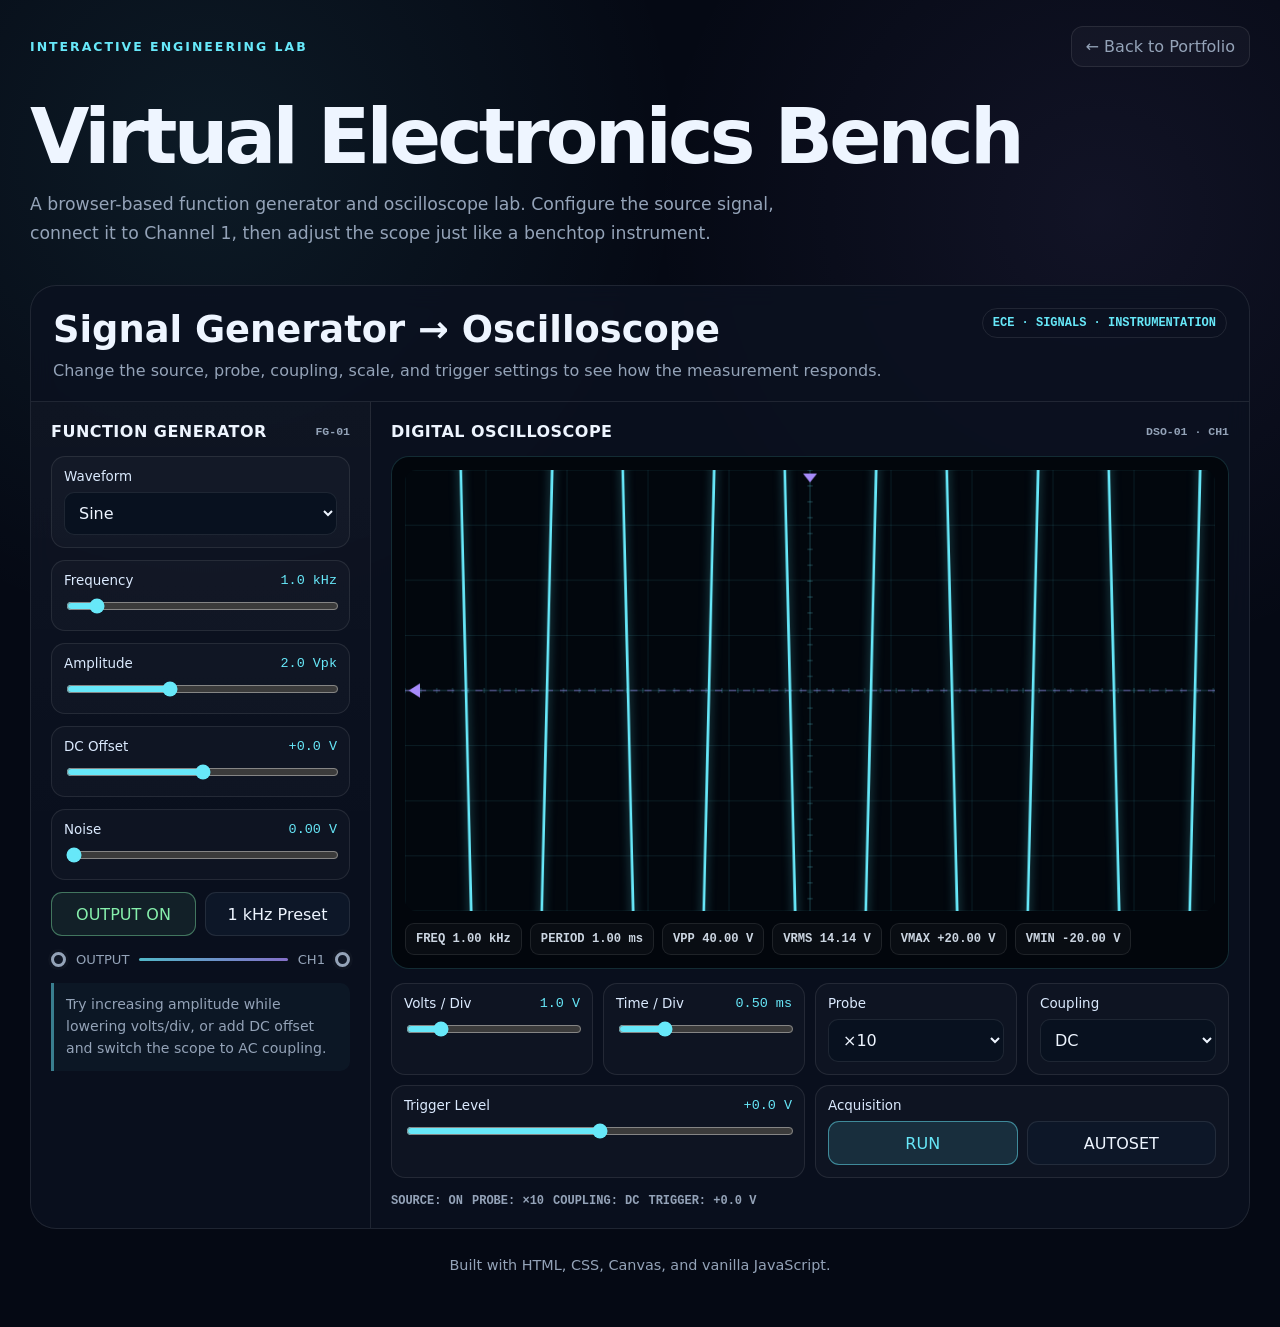
==== ece-playground.html @ 6d915590 "Add virtual electronics bench" ====
<!DOCTYPE html>
<html lang="en">
<head>
  <meta charset="UTF-8" />
  <meta name="viewport" content="width=device-width, initial-scale=1.0" />
  <title>Virtual Electronics Bench | Aaron Nobbe</title>
  <style>
    :root{
      --bg:#050914;
      --panel:#0b1220;
      --panel2:#0f1a2d;
      --text:#eef5ff;
      --muted:#94a3b8;
      --border:rgba(255,255,255,.09);
      --accent:#67e8f9;
      --accent2:#a78bfa;
      --good:#86efac;
      --warn:#fbbf24;
      --danger:#fca5a5;
    }

    *{box-sizing:border-box}

    body{
      margin:0;
      font-family:Inter, ui-sans-serif, system-ui, -apple-system, BlinkMacSystemFont, "Segoe UI", sans-serif;
      color:var(--text);
      background:
        radial-gradient(circle at 16% 12%, rgba(103,232,249,.08), transparent 30rem),
        radial-gradient(circle at 86% 16%, rgba(167,139,250,.08), transparent 28rem),
        var(--bg);
      min-height:100vh;
    }

    a{color:inherit}

    .wrap{
      width:min(1220px,calc(100% - 32px));
      margin:auto;
      padding:26px 0 54px;
    }

    .topbar{
      display:flex;
      align-items:center;
      justify-content:space-between;
      gap:18px;
      margin-bottom:34px;
    }

    .eyebrow{
      font-size:.78rem;
      letter-spacing:.16em;
      text-transform:uppercase;
      color:var(--accent);
      font-weight:700;
    }

    .back{
      text-decoration:none;
      border:1px solid var(--border);
      padding:10px 14px;
      border-radius:12px;
      color:var(--muted);
      background:rgba(255,255,255,.03);
    }

    .back:hover{
      color:var(--text);
      border-color:rgba(103,232,249,.35);
    }

    h1{
      font-size:clamp(2.4rem,6vw,5.4rem);
      line-height:.95;
      margin:.35rem 0 1rem;
      letter-spacing:-.05em;
    }

    .lede{
      max-width:790px;
      color:var(--muted);
      font-size:1.08rem;
      line-height:1.7;
      margin:0 0 36px;
    }

    .bench{
      border:1px solid var(--border);
      border-radius:26px;
      background:rgba(11,18,32,.82);
      backdrop-filter:blur(12px);
      overflow:hidden;
    }

    .bench-head{
      display:flex;
      justify-content:space-between;
      align-items:flex-start;
      gap:18px;
      padding:22px 22px 18px;
      border-bottom:1px solid var(--border);
    }

    .bench-head h2{
      margin:0 0 7px;
      font-size:clamp(1.5rem,3vw,2.3rem);
    }

    .bench-head p{
      margin:0;
      color:var(--muted);
      line-height:1.6;
    }

    .tag{
      font:600 .75rem/1 ui-monospace,SFMono-Regular,Menlo,monospace;
      border:1px solid var(--border);
      padding:8px 10px;
      border-radius:999px;
      color:var(--accent);
      white-space:nowrap;
    }

    .bench-grid{
      display:grid;
      grid-template-columns:340px minmax(0,1fr);
      min-width:0;
    }

    .generator{
      padding:20px;
      border-right:1px solid var(--border);
      background:linear-gradient(180deg, rgba(255,255,255,.02), transparent 55%);
    }

    .scope{
      padding:20px;
      min-width:0;
    }

    .instrument-label{
      display:flex;
      justify-content:space-between;
      align-items:center;
      gap:12px;
      margin-bottom:15px;
    }

    .instrument-label strong{
      font-size:1rem;
      letter-spacing:.03em;
    }

    .device-id{
      color:var(--muted);
      font:600 .72rem ui-monospace,SFMono-Regular,Menlo,monospace;
    }

    .screen{
      background:#02060c;
      border:1px solid rgba(103,232,249,.17);
      border-radius:18px;
      padding:13px;
    }

    canvas{
      display:block;
      width:100%;
      height:auto;
      border-radius:11px;
      background:#02070d;
    }

    .readouts{
      display:flex;
      flex-wrap:wrap;
      gap:8px;
      margin-top:12px;
    }

    .pill{
      font:600 .76rem/1.2 ui-monospace,SFMono-Regular,Menlo,monospace;
      padding:8px 10px;
      border:1px solid var(--border);
      border-radius:9px;
      color:#cbd5e1;
      background:rgba(255,255,255,.03);
    }

    .controls{
      display:grid;
      gap:12px;
    }

    .control{
      padding:12px;
      border:1px solid var(--border);
      border-radius:14px;
      background:rgba(255,255,255,.025);
    }

    .control label{
      display:flex;
      justify-content:space-between;
      gap:10px;
      font-size:.84rem;
      color:#dbeafe;
      margin-bottom:8px;
    }

    .value{
      font-family:ui-monospace,SFMono-Regular,Menlo,monospace;
      color:var(--accent);
    }

    select{
      width:100%;
      font:inherit;
      color:var(--text);
      background:#08111f;
      border:1px solid var(--border);
      border-radius:10px;
      padding:10px;
    }

    input[type=range]{
      width:100%;
      accent-color:var(--accent);
    }

    .btn-row{
      display:grid;
      grid-template-columns:1fr 1fr;
      gap:9px;
    }

    button{
      min-height:44px;
      font:inherit;
      color:var(--text);
      background:#0d1728;
      border:1px solid var(--border);
      border-radius:11px;
      padding:10px 13px;
      cursor:pointer;
    }

    button:hover{
      border-color:rgba(103,232,249,.42);
    }

    button.active{
      background:rgba(103,232,249,.12);
      border-color:rgba(103,232,249,.5);
      color:var(--accent);
    }

    button.output-on{
      color:var(--good);
      border-color:rgba(134,239,172,.42);
      background:rgba(134,239,172,.08);
    }

    .connector{
      margin:16px 0;
      display:flex;
      align-items:center;
      gap:10px;
      color:var(--muted);
      font-size:.82rem;
    }

    .jack{
      width:15px;
      height:15px;
      border-radius:50%;
      border:3px solid #94a3b8;
      background:#111827;
      box-shadow:0 0 0 3px rgba(255,255,255,.025);
    }

    .cable{
      flex:1;
      height:3px;
      background:linear-gradient(90deg,var(--accent),var(--accent2));
      opacity:.78;
      border-radius:999px;
    }

    .scope-controls{
      display:grid;
      grid-template-columns:repeat(4,minmax(0,1fr));
      gap:10px;
      margin-top:14px;
    }

    .scope-controls .control{
      min-width:0;
    }

    .scope-controls .wide{
      grid-column:span 2;
    }

    .note{
      margin-top:14px;
      padding:11px 12px;
      border-left:3px solid rgba(103,232,249,.5);
      background:rgba(103,232,249,.04);
      color:var(--muted);
      font-size:.88rem;
      line-height:1.55;
      border-radius:0 10px 10px 0;
    }

    .status{
      margin-top:16px;
      display:flex;
      flex-wrap:wrap;
      gap:9px;
    }

    .status span{
      font:600 .75rem ui-monospace,SFMono-Regular,Menlo,monospace;
      color:var(--muted);
    }

    .footer{
      margin-top:28px;
      text-align:center;
      color:var(--muted);
      font-size:.9rem;
    }

    @media(max-width:980px){
      .bench-grid{grid-template-columns:1fr}
      .generator{border-right:0;border-bottom:1px solid var(--border)}
      .scope-controls{grid-template-columns:repeat(2,minmax(0,1fr))}
    }

    @media(max-width:620px){
      .wrap{width:min(100% - 20px,1220px)}
      .bench-head{display:block}
      .tag{display:inline-block;margin-top:12px}
      .scope-controls{grid-template-columns:1fr}
      .scope-controls .wide{grid-column:auto}
      .btn-row{grid-template-columns:1fr}
      .topbar{align-items:flex-start}
    }
  </style>
</head>
<body>
  <main class="wrap">
    <div class="topbar">
      <div class="eyebrow">Interactive Engineering Lab</div>
      <a class="back" href="index.html">← Back to Portfolio</a>
    </div>

    <h1>Virtual Electronics Bench</h1>
    <p class="lede">
      A browser-based function generator and oscilloscope lab. Configure the source signal, connect it to Channel 1,
      then adjust the scope just like a benchtop instrument.
    </p>

    <section class="bench">
      <div class="bench-head">
        <div>
          <h2>Signal Generator → Oscilloscope</h2>
          <p>Change the source, probe, coupling, scale, and trigger settings to see how the measurement responds.</p>
        </div>
        <span class="tag">ECE · SIGNALS · INSTRUMENTATION</span>
      </div>

      <div class="bench-grid">
        <aside class="generator">
          <div class="instrument-label">
            <strong>FUNCTION GENERATOR</strong>
            <span class="device-id">FG-01</span>
          </div>

          <div class="controls">
            <div class="control">
              <label for="waveform">Waveform</label>
              <select id="waveform">
                <option value="sine">Sine</option>
                <option value="square">Square</option>
                <option value="triangle">Triangle</option>
              </select>
            </div>

            <div class="control">
              <label for="frequency">Frequency <span class="value" id="frequencyValue"></span></label>
              <input id="frequency" type="range" min="100" max="10000" value="1000" step="100">
            </div>

            <div class="control">
              <label for="amplitude">Amplitude <span class="value" id="amplitudeValue"></span></label>
              <input id="amplitude" type="range" min="0.2" max="5" value="2" step="0.1">
            </div>

            <div class="control">
              <label for="offset">DC Offset <span class="value" id="offsetValue"></span></label>
              <input id="offset" type="range" min="-3" max="3" value="0" step="0.1">
            </div>

            <div class="control">
              <label for="noise">Noise <span class="value" id="noiseValue"></span></label>
              <input id="noise" type="range" min="0" max="0.5" value="0" step="0.01">
            </div>

            <div class="btn-row">
              <button id="outputBtn" type="button" class="output-on">OUTPUT ON</button>
              <button id="presetBtn" type="button">1 kHz Preset</button>
            </div>
          </div>

          <div class="connector">
            <span class="jack" aria-hidden="true"></span>
            <span>OUTPUT</span>
            <span class="cable" aria-hidden="true"></span>
            <span>CH1</span>
            <span class="jack" aria-hidden="true"></span>
          </div>

          <div class="note">
            Try increasing amplitude while lowering volts/div, or add DC offset and switch the scope to AC coupling.
          </div>
        </aside>

        <section class="scope">
          <div class="instrument-label">
            <strong>DIGITAL OSCILLOSCOPE</strong>
            <span class="device-id">DSO-01 · CH1</span>
          </div>

          <div class="screen">
            <canvas id="scopeCanvas" width="920" height="500" aria-label="Animated oscilloscope display"></canvas>

            <div class="readouts">
              <span class="pill" id="mFreq">FREQ 1.00 kHz</span>
              <span class="pill" id="mPeriod">PERIOD 1.00 ms</span>
              <span class="pill" id="mVpp">VPP 4.00 V</span>
              <span class="pill" id="mRms">VRMS 1.41 V</span>
              <span class="pill" id="mMax">VMAX +2.00 V</span>
              <span class="pill" id="mMin">VMIN -2.00 V</span>
            </div>
          </div>

          <div class="scope-controls">
            <div class="control">
              <label for="voltsDiv">Volts / Div <span class="value" id="voltsDivValue"></span></label>
              <input id="voltsDiv" type="range" min="0.2" max="5" value="1" step="0.2">
            </div>

            <div class="control">
              <label for="timeDiv">Time / Div <span class="value" id="timeDivValue"></span></label>
              <input id="timeDiv" type="range" min="0.02" max="2" value="0.5" step="0.02">
            </div>

            <div class="control">
              <label for="probe">Probe</label>
              <select id="probe">
                <option value="1">×1</option>
                <option value="10" selected>×10</option>
              </select>
            </div>

            <div class="control">
              <label for="coupling">Coupling</label>
              <select id="coupling">
                <option value="DC" selected>DC</option>
                <option value="AC">AC</option>
              </select>
            </div>

            <div class="control wide">
              <label for="trigger">Trigger Level <span class="value" id="triggerValue"></span></label>
              <input id="trigger" type="range" min="-5" max="5" value="0" step="0.1">
            </div>

            <div class="control wide">
              <label>Acquisition</label>
              <div class="btn-row">
                <button id="runStop" class="active" type="button">RUN</button>
                <button id="autoset" type="button">AUTOSET</button>
              </div>
            </div>
          </div>

          <div class="status">
            <span id="statusOutput">SOURCE: ON</span>
            <span id="statusProbe">PROBE: ×10</span>
            <span id="statusCoupling">COUPLING: DC</span>
            <span id="statusTrigger">TRIGGER: 0.0 V</span>
          </div>
        </section>
      </div>
    </section>

    <div class="footer">Built with HTML, CSS, Canvas, and vanilla JavaScript.</div>
  </main>

  <script>
    (() => {
      const canvas = document.getElementById('scopeCanvas');
      const ctx = canvas.getContext('2d');

      const el = {
        waveform: document.getElementById('waveform'),
        frequency: document.getElementById('frequency'),
        amplitude: document.getElementById('amplitude'),
        offset: document.getElementById('offset'),
        noise: document.getElementById('noise'),
        voltsDiv: document.getElementById('voltsDiv'),
        timeDiv: document.getElementById('timeDiv'),
        probe: document.getElementById('probe'),
        coupling: document.getElementById('coupling'),
        trigger: document.getElementById('trigger')
      };

      const txt = {
        frequency: document.getElementById('frequencyValue'),
        amplitude: document.getElementById('amplitudeValue'),
        offset: document.getElementById('offsetValue'),
        noise: document.getElementById('noiseValue'),
        voltsDiv: document.getElementById('voltsDivValue'),
        timeDiv: document.getElementById('timeDivValue'),
        trigger: document.getElementById('triggerValue')
      };

      const meter = {
        freq: document.getElementById('mFreq'),
        period: document.getElementById('mPeriod'),
        vpp: document.getElementById('mVpp'),
        rms: document.getElementById('mRms'),
        max: document.getElementById('mMax'),
        min: document.getElementById('mMin')
      };

      let running = true;
      let outputOn = true;
      let phase = 0;
      let last = performance.now();

      function state(){
        return {
          waveform: el.waveform.value,
          frequency: Number(el.frequency.value),
          amplitude: Number(el.amplitude.value),
          offset: Number(el.offset.value),
          noise: Number(el.noise.value),
          voltsDiv: Number(el.voltsDiv.value),
          timeDivMs: Number(el.timeDiv.value),
          probe: Number(el.probe.value),
          coupling: el.coupling.value,
          trigger: Number(el.trigger.value)
        };
      }

      function baseWave(type, cycle){
        const t = cycle - Math.floor(cycle);
        if(type === 'square') return t < .5 ? 1 : -1;
        if(type === 'triangle') return 1 - 4 * Math.abs(t - .5);
        return Math.sin(cycle * Math.PI * 2);
      }

      function rmsFactor(type){
        if(type === 'square') return 1;
        if(type === 'triangle') return 1 / Math.sqrt(3);
        return 1 / Math.sqrt(2);
      }

      function updateLabels(){
        const s = state();

        txt.frequency.textContent = s.frequency >= 1000
          ? (s.frequency / 1000).toFixed(1) + ' kHz'
          : s.frequency.toFixed(0) + ' Hz';
        txt.amplitude.textContent = s.amplitude.toFixed(1) + ' Vpk';
        txt.offset.textContent = (s.offset >= 0 ? '+' : '') + s.offset.toFixed(1) + ' V';
        txt.noise.textContent = s.noise.toFixed(2) + ' V';
        txt.voltsDiv.textContent = s.voltsDiv.toFixed(1) + ' V';
        txt.timeDiv.textContent = s.timeDivMs.toFixed(2) + ' ms';
        txt.trigger.textContent = (s.trigger >= 0 ? '+' : '') + s.trigger.toFixed(1) + ' V';

        const probeScale = s.probe;
        const effectiveOffset = (s.coupling === 'AC' ? 0 : s.offset) * probeScale;
        const peak = outputOn ? s.amplitude * probeScale : 0;
        const vmax = effectiveOffset + peak;
        const vmin = effectiveOffset - peak;

        meter.freq.textContent = outputOn
          ? 'FREQ ' + (s.frequency >= 1000 ? (s.frequency/1000).toFixed(2) + ' kHz' : s.frequency.toFixed(0) + ' Hz')
          : 'FREQ --';
        meter.period.textContent = outputOn
          ? 'PERIOD ' + (1000 / s.frequency).toFixed(2) + ' ms'
          : 'PERIOD --';
        meter.vpp.textContent = 'VPP ' + (2 * peak).toFixed(2) + ' V';
        meter.rms.textContent = 'VRMS ' + (peak * rmsFactor(s.waveform)).toFixed(2) + ' V';
        meter.max.textContent = 'VMAX ' + (vmax >= 0 ? '+' : '') + vmax.toFixed(2) + ' V';
        meter.min.textContent = 'VMIN ' + (vmin >= 0 ? '+' : '') + vmin.toFixed(2) + ' V';

        document.getElementById('statusOutput').textContent = 'SOURCE: ' + (outputOn ? 'ON' : 'OFF');
        document.getElementById('statusProbe').textContent = 'PROBE: ×' + s.probe;
        document.getElementById('statusCoupling').textContent = 'COUPLING: ' + s.coupling;
        document.getElementById('statusTrigger').textContent = 'TRIGGER: ' + (s.trigger >= 0 ? '+' : '') + s.trigger.toFixed(1) + ' V';
      }

      function drawGrid(){
        const w = canvas.width;
        const h = canvas.height;

        ctx.fillStyle = '#02070d';
        ctx.fillRect(0,0,w,h);

        for(let i=0;i<=10;i++){
          const x = i*w/10;
          ctx.strokeStyle = i===5 ? 'rgba(103,232,249,.28)' : 'rgba(103,232,249,.11)';
          ctx.lineWidth = 1;
          ctx.beginPath();
          ctx.moveTo(x,0);
          ctx.lineTo(x,h);
          ctx.stroke();
        }

        for(let i=0;i<=8;i++){
          const y = i*h/8;
          ctx.strokeStyle = i===4 ? 'rgba(103,232,249,.28)' : 'rgba(103,232,249,.11)';
          ctx.beginPath();
          ctx.moveTo(0,y);
          ctx.lineTo(w,y);
          ctx.stroke();
        }

        ctx.strokeStyle='rgba(103,232,249,.3)';
        for(let x=0;x<w;x+=18){
          ctx.beginPath();
          ctx.moveTo(x,h/2-3);
          ctx.lineTo(x,h/2+3);
          ctx.stroke();
        }

        for(let y=0;y<h;y+=18){
          ctx.beginPath();
          ctx.moveTo(w/2-3,y);
          ctx.lineTo(w/2+3,y);
          ctx.stroke();
        }
      }

      function drawTrigger(s){
        const h = canvas.height;
        const pxPerVolt = h/8/s.voltsDiv;
        const y = h/2 - s.trigger*pxPerVolt;

        if(y < 0 || y > h) return;

        ctx.save();
        ctx.setLineDash([8,8]);
        ctx.strokeStyle='rgba(167,139,250,.45)';
        ctx.lineWidth=1.5;
        ctx.beginPath();
        ctx.moveTo(0,y);
        ctx.lineTo(canvas.width,y);
        ctx.stroke();
        ctx.restore();

        ctx.fillStyle='#a78bfa';
        ctx.beginPath();
        ctx.moveTo(4,y);
        ctx.lineTo(17,y-8);
        ctx.lineTo(17,y+8);
        ctx.closePath();
        ctx.fill();
      }

      function drawWave(now){
        const dt = Math.min((now-last)/1000,.05);
        last = now;

        const s = state();
        if(running) phase += dt*.2;

        drawGrid();
        drawTrigger(s);

        const pxPerVolt = canvas.height/8/s.voltsDiv;
        const totalTimeSec = (s.timeDivMs*10)/1000;
        const probeScale = s.probe;
        const offset = (s.coupling === 'AC' ? 0 : s.offset) * probeScale;

        ctx.beginPath();

        for(let x=0;x<canvas.width;x++){
          const time = (x/canvas.width)*totalTimeSec;
          const cycles = s.frequency*time + phase;

          let volts = offset;
          if(outputOn){
            volts += (s.amplitude * probeScale) * baseWave(s.waveform,cycles);
            volts += (Math.random()*2-1) * s.noise * probeScale;
          }

          const y = canvas.height/2 - volts*pxPerVolt;

          if(x===0) ctx.moveTo(x,y);
          else ctx.lineTo(x,y);
        }

        ctx.strokeStyle = outputOn ? '#67e8f9' : '#475569';
        ctx.lineWidth=3;
        ctx.shadowColor=outputOn ? 'rgba(103,232,249,.55)' : 'transparent';
        ctx.shadowBlur=outputOn ? 11 : 0;
        ctx.stroke();
        ctx.shadowBlur=0;

        // Trigger marker
        ctx.fillStyle='#a78bfa';
        ctx.beginPath();
        ctx.moveTo(canvas.width/2-8,4);
        ctx.lineTo(canvas.width/2+8,4);
        ctx.lineTo(canvas.width/2,14);
        ctx.closePath();
        ctx.fill();

        requestAnimationFrame(drawWave);
      }

      Object.values(el).forEach(control => {
        control.addEventListener('input', updateLabels);
        control.addEventListener('change', updateLabels);
      });

      document.getElementById('outputBtn').addEventListener('click', e => {
        outputOn = !outputOn;
        e.currentTarget.textContent = outputOn ? 'OUTPUT ON' : 'OUTPUT OFF';
        e.currentTarget.classList.toggle('output-on', outputOn);
        updateLabels();
      });

      document.getElementById('runStop').addEventListener('click', e => {
        running = !running;
        e.currentTarget.textContent = running ? 'RUN' : 'STOPPED';
        e.currentTarget.classList.toggle('active', running);
      });

      document.getElementById('presetBtn').addEventListener('click', () => {
        el.waveform.value='square';
        el.frequency.value='1000';
        el.amplitude.value='2.5';
        el.offset.value='0';
        el.noise.value='0';
        updateLabels();
      });

      document.getElementById('autoset').addEventListener('click', () => {
        const s = state();

        // approximate auto volts/div based on visible peak
        const peakVisible = Math.max(.2, (s.amplitude + Math.abs(s.coupling === 'AC' ? 0 : s.offset)) * s.probe);
        const preferredVdiv = Math.max(.2, Math.min(5, Math.ceil((peakVisible/3)*5)/5));
        el.voltsDiv.value = preferredVdiv.toFixed(1);

        // aim to show about 3 periods across screen
        const periodMs = 1000/s.frequency;
        const preferredTdiv = Math.max(.02, Math.min(2, periodMs*3/10));
        el.timeDiv.value = preferredTdiv.toFixed(2);

        el.trigger.value = '0';
        updateLabels();
      });

      updateLabels();
      requestAnimationFrame(drawWave);
    })();
  </script>
</body>
</html>
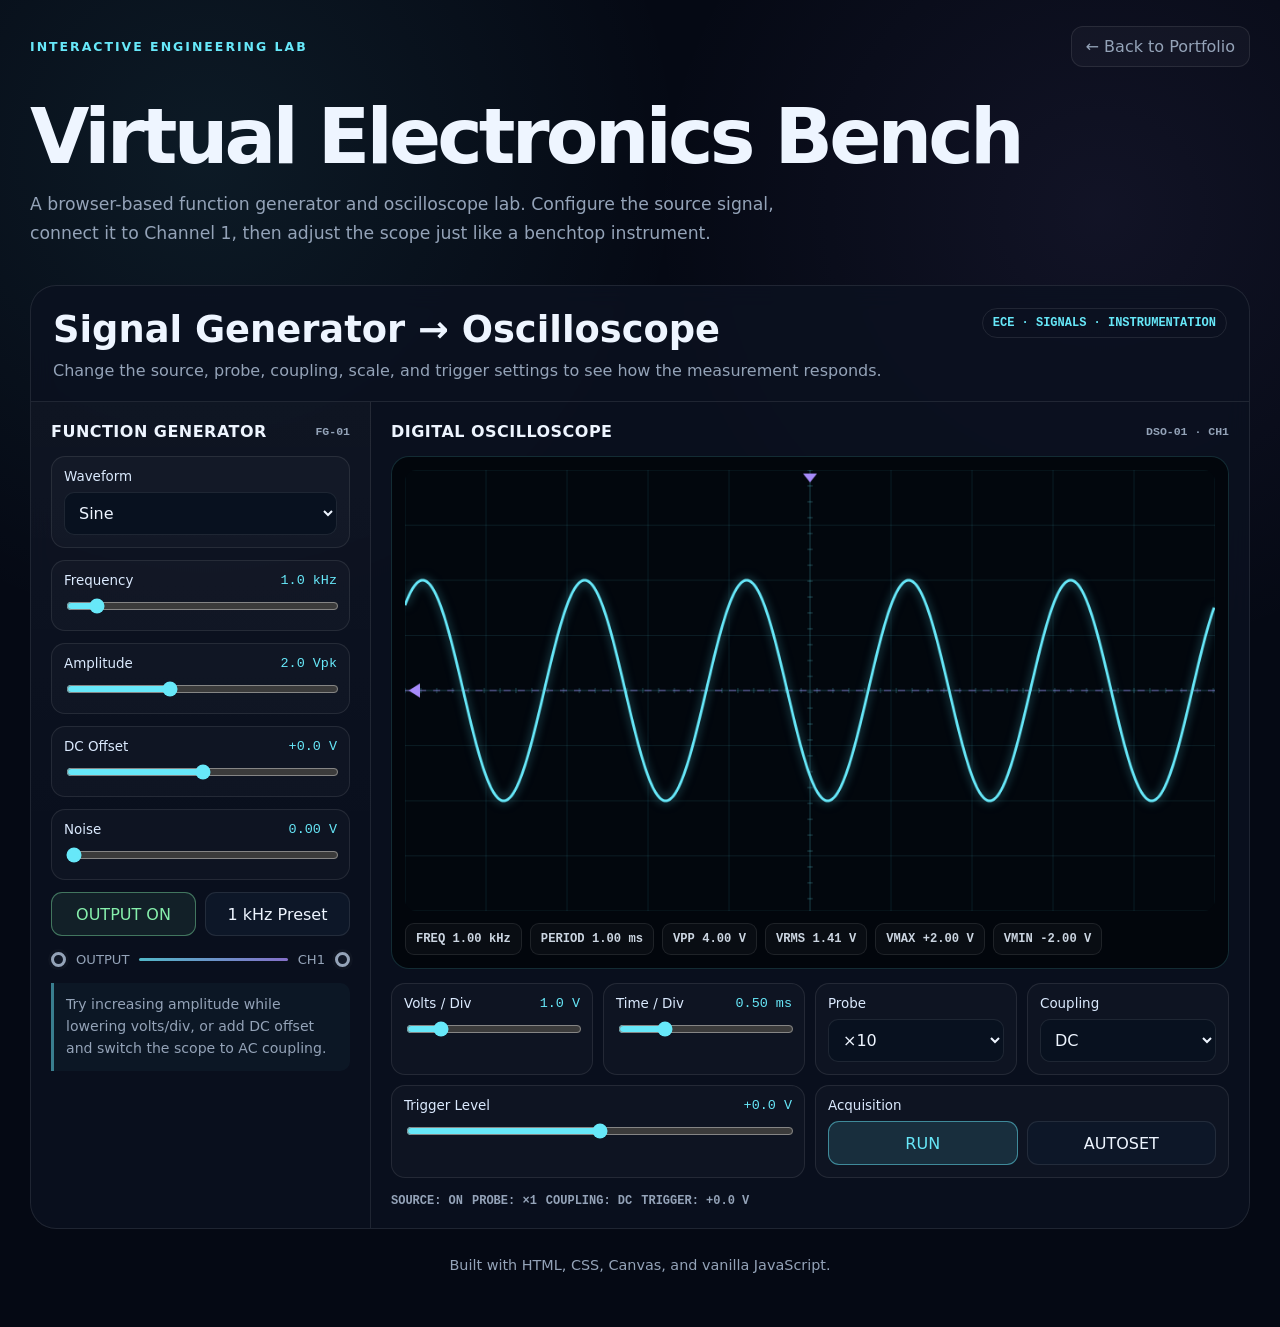
==== commit 929e4117: "Update ece-playground.html" ====
--- a/ece-playground.html
+++ b/ece-playground.html
@@ -461,8 +461,8 @@
             <div class="control">
               <label for="probe">Probe</label>
               <select id="probe">
-                <option value="1">×1</option>
-                <option value="10" selected>×10</option>
+                <option value="10">×1</option>
+                <option value="1" selected>×10</option>
               </select>
             </div>
 
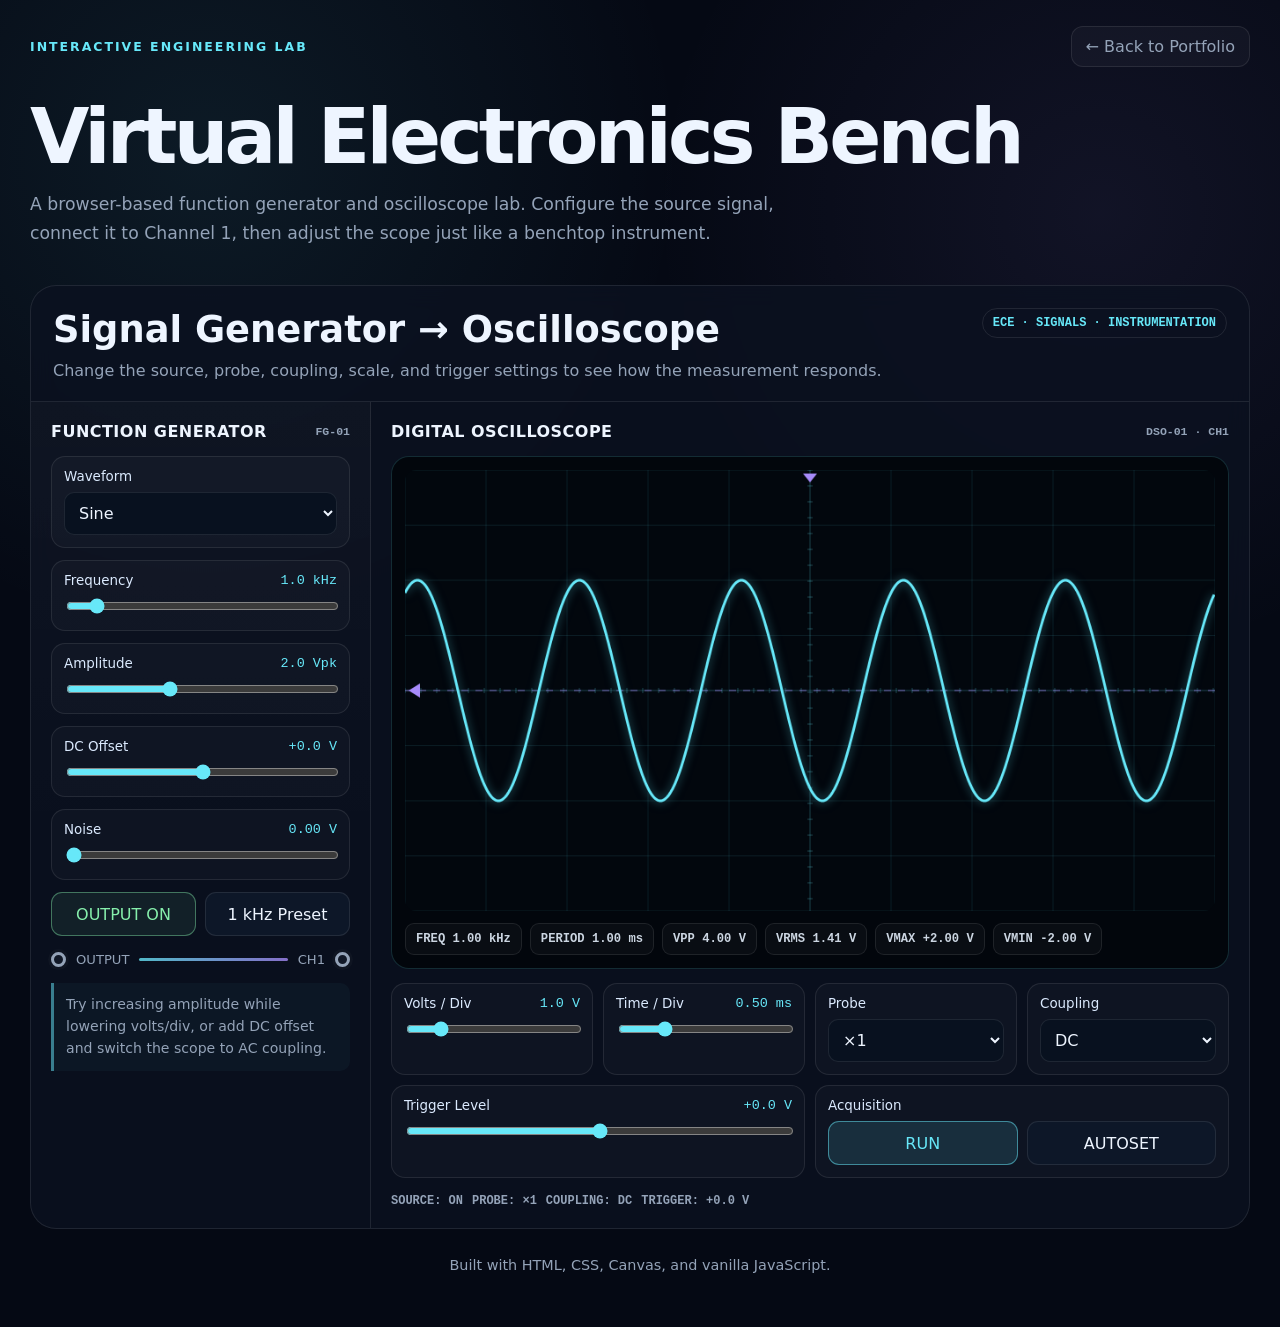
==== commit ff501164: "Update ece-playground.html" ====
--- a/ece-playground.html
+++ b/ece-playground.html
@@ -461,8 +461,8 @@
             <div class="control">
               <label for="probe">Probe</label>
               <select id="probe">
-                <option value="10">×1</option>
-                <option value="1" selected>×10</option>
+                <option value="1" selected>×1</option>
+                <option value="10">×10</option>
               </select>
             </div>
 
